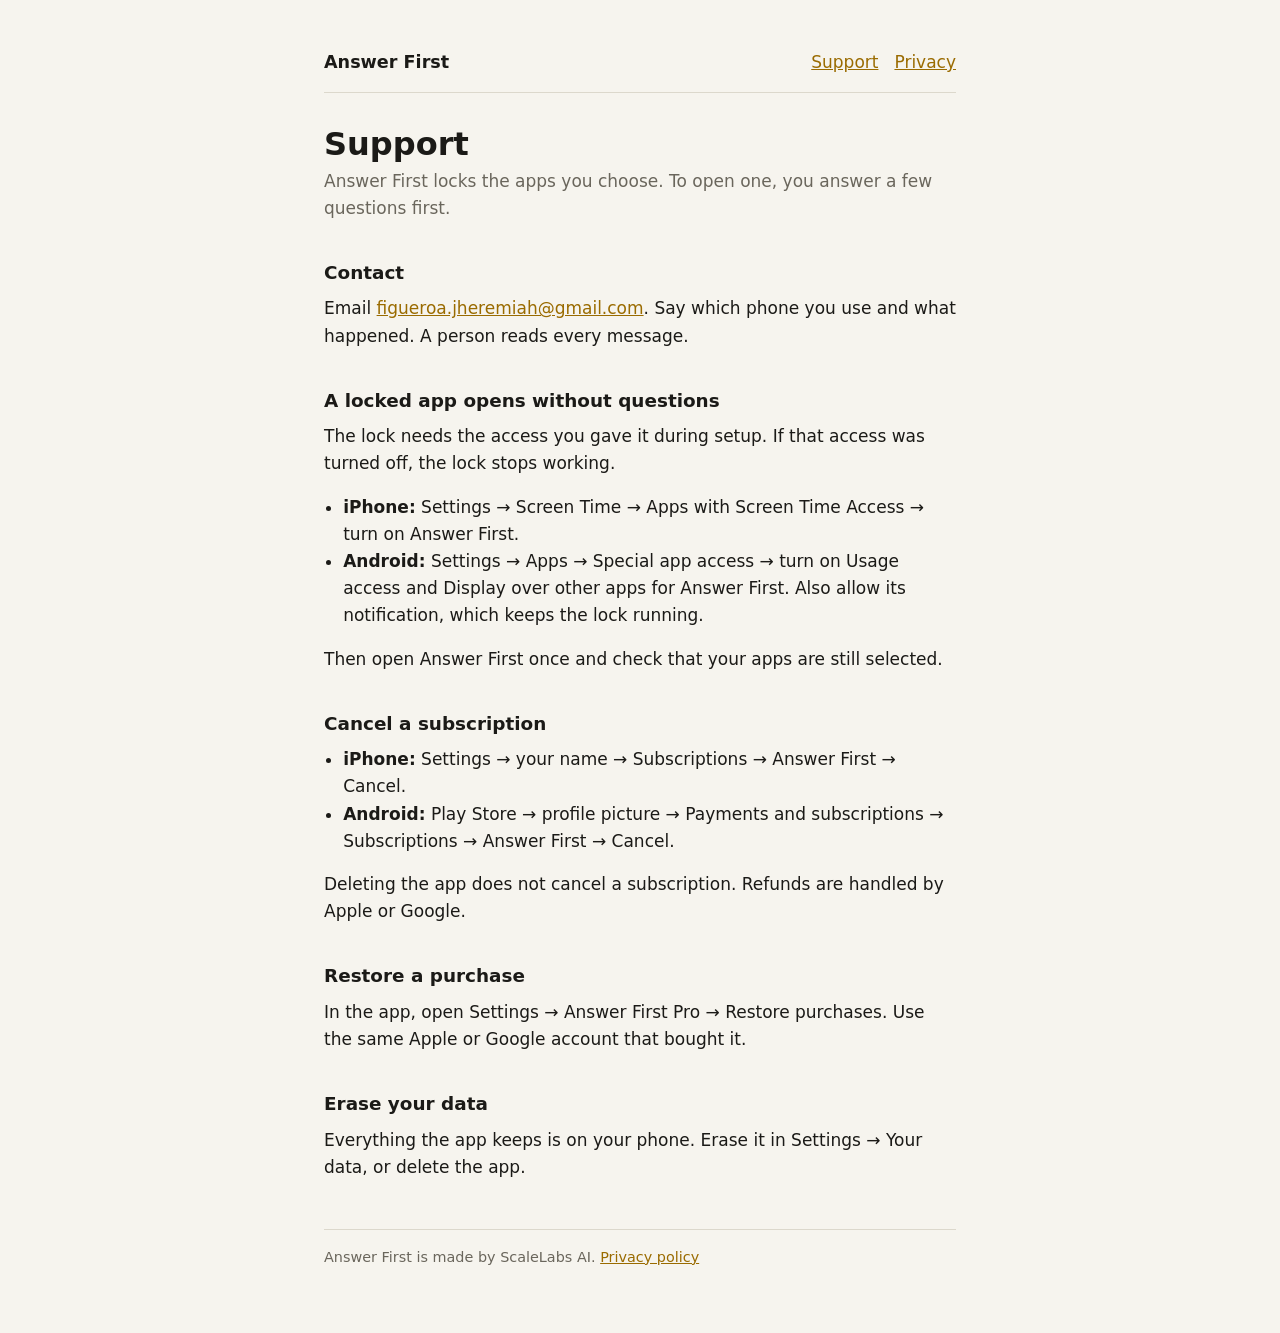
==== index.html @ 99bddb29 "Support and privacy pages for Answer First" ====
<!doctype html>
<html lang="en">
<head>
<meta charset="utf-8">
<meta name="viewport" content="width=device-width, initial-scale=1">
<title>Answer First: Support</title>
<meta name="description" content="Help and contact for Answer First, the app that locks distracting apps behind a few questions.">
<link rel="stylesheet" href="style.css">
</head>
<body>
<main>
<header><strong>Answer First</strong><nav><a href="./">Support</a><a href="privacy.html">Privacy</a></nav></header>

<h1>Support</h1>
<p class="muted">Answer First locks the apps you choose. To open one, you answer a few questions first.</p>

<h2>Contact</h2>
<p>Email <a href="mailto:figueroa.jheremiah@gmail.com">figueroa.jheremiah@gmail.com</a>. Say which phone you use and what happened. A person reads every message.</p>

<h2>A locked app opens without questions</h2>
<p>The lock needs the access you gave it during setup. If that access was turned off, the lock stops working.</p>
<ul>
<li><strong>iPhone:</strong> Settings → Screen Time → Apps with Screen Time Access → turn on Answer First.</li>
<li><strong>Android:</strong> Settings → Apps → Special app access → turn on Usage access and Display over other apps for Answer First. Also allow its notification, which keeps the lock running.</li>
</ul>
<p>Then open Answer First once and check that your apps are still selected.</p>

<h2>Cancel a subscription</h2>
<ul>
<li><strong>iPhone:</strong> Settings → your name → Subscriptions → Answer First → Cancel.</li>
<li><strong>Android:</strong> Play Store → profile picture → Payments and subscriptions → Subscriptions → Answer First → Cancel.</li>
</ul>
<p>Deleting the app does not cancel a subscription. Refunds are handled by Apple or Google.</p>

<h2>Restore a purchase</h2>
<p>In the app, open Settings → Answer First Pro → Restore purchases. Use the same Apple or Google account that bought it.</p>

<h2>Erase your data</h2>
<p>Everything the app keeps is on your phone. Erase it in Settings → Your data, or delete the app.</p>

<footer>Answer First is made by ScaleLabs AI. <a href="privacy.html">Privacy policy</a></footer>
</main>
</body>
</html>
---- style.css ----
:root { --bg: #f6f4ee; --fg: #1b1a17; --muted: #6a665c; --line: #dcd8cc; --accent: #9a6b00; }
@media (prefers-color-scheme: dark) {
  :root { --bg: #141311; --fg: #f1eee6; --muted: #a39e91; --line: #2e2c27; --accent: #e8b53a; color-scheme: dark; }
}
* { box-sizing: border-box; }
body { margin: 0; background: var(--bg); color: var(--fg); font: 17px/1.6 system-ui, -apple-system, "Segoe UI", Roboto, sans-serif; }
main { max-width: 42rem; margin: 0 auto; padding: 3rem 1.25rem 4rem; }
header { display: flex; justify-content: space-between; align-items: baseline; gap: 1rem; flex-wrap: wrap; border-bottom: 1px solid var(--line); padding-bottom: 1rem; margin-bottom: 2rem; }
header strong { font-size: 1.1rem; }
nav a { margin-left: 1rem; }
nav a:first-child { margin-left: 0; }
a { color: var(--accent); }
h1 { font-size: 2rem; line-height: 1.2; margin: 0 0 0.25rem; text-wrap: balance; }
h2 { font-size: 1.15rem; margin: 2.25rem 0 0.5rem; }
p, ul { margin: 0 0 1rem; }
ul { padding-left: 1.2rem; }
.muted { color: var(--muted); }
footer { border-top: 1px solid var(--line); margin-top: 3rem; padding-top: 1rem; color: var(--muted); font-size: 0.9rem; }
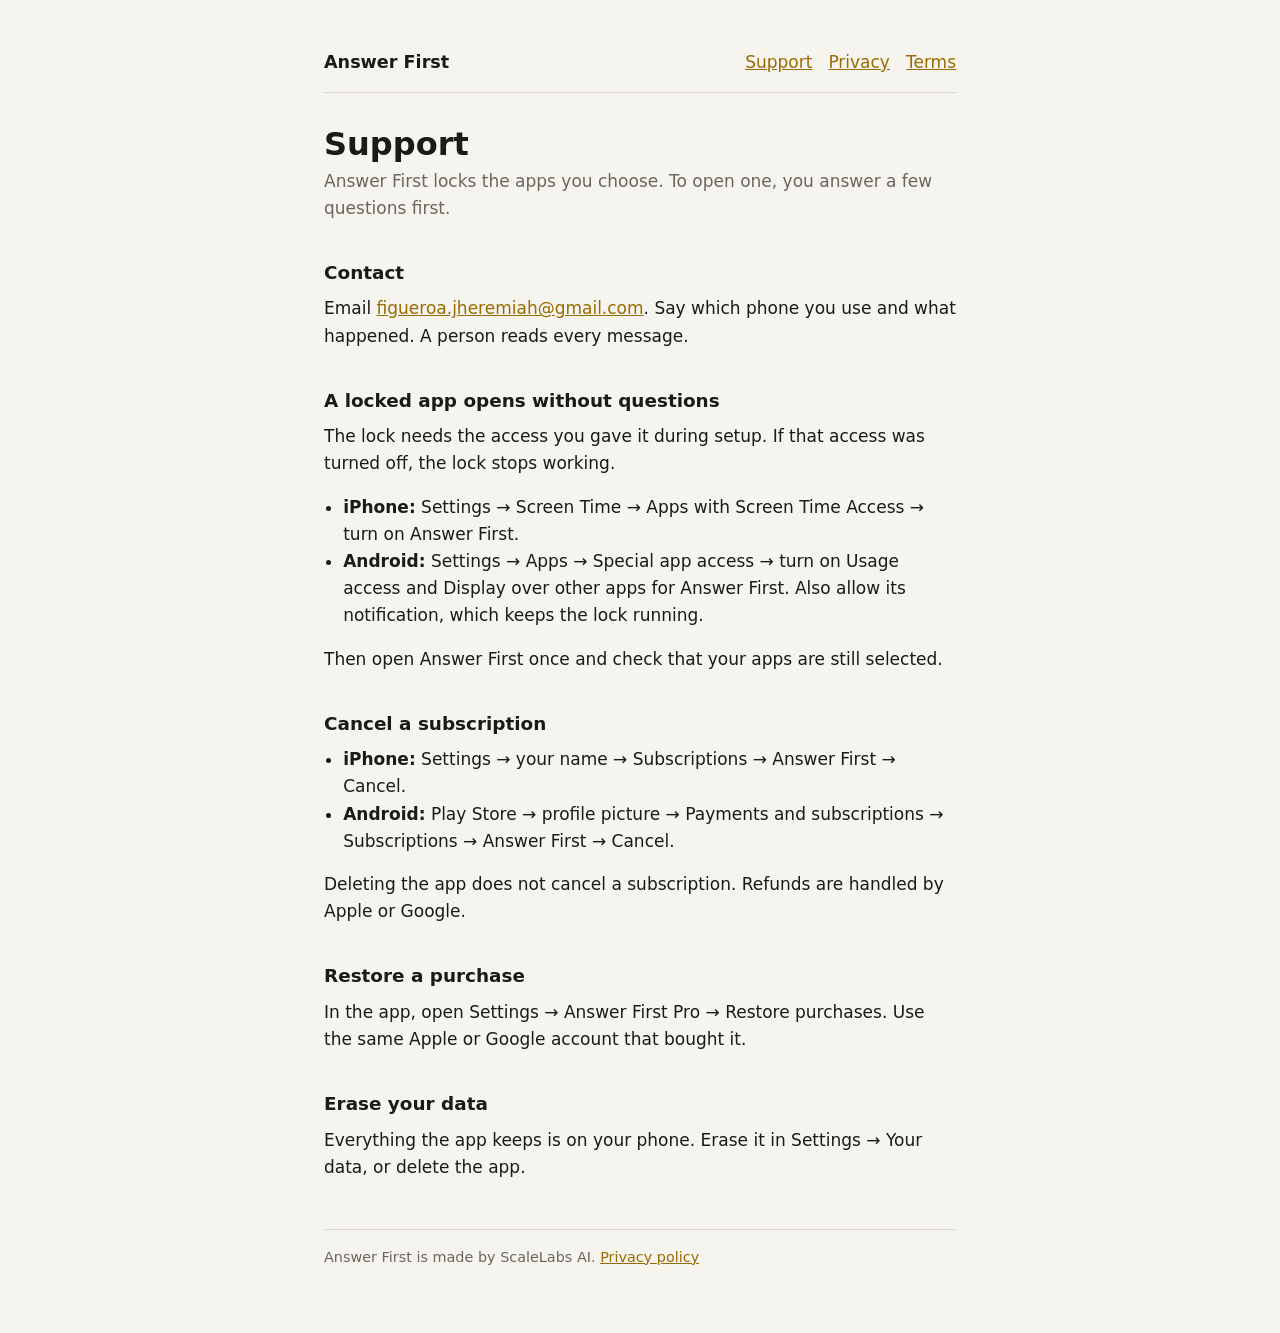
==== commit 7a906020: "Add terms of use; privacy wording on purchase records" ====
--- a/index.html
+++ b/index.html
@@ -9,7 +9,7 @@
 </head>
 <body>
 <main>
-<header><strong>Answer First</strong><nav><a href="./">Support</a><a href="privacy.html">Privacy</a></nav></header>
+<header><strong>Answer First</strong><nav><a href="./">Support</a><a href="privacy.html">Privacy</a><a href="terms.html">Terms</a></nav></header>
 
 <h1>Support</h1>
 <p class="muted">Answer First locks the apps you choose. To open one, you answer a few questions first.</p>
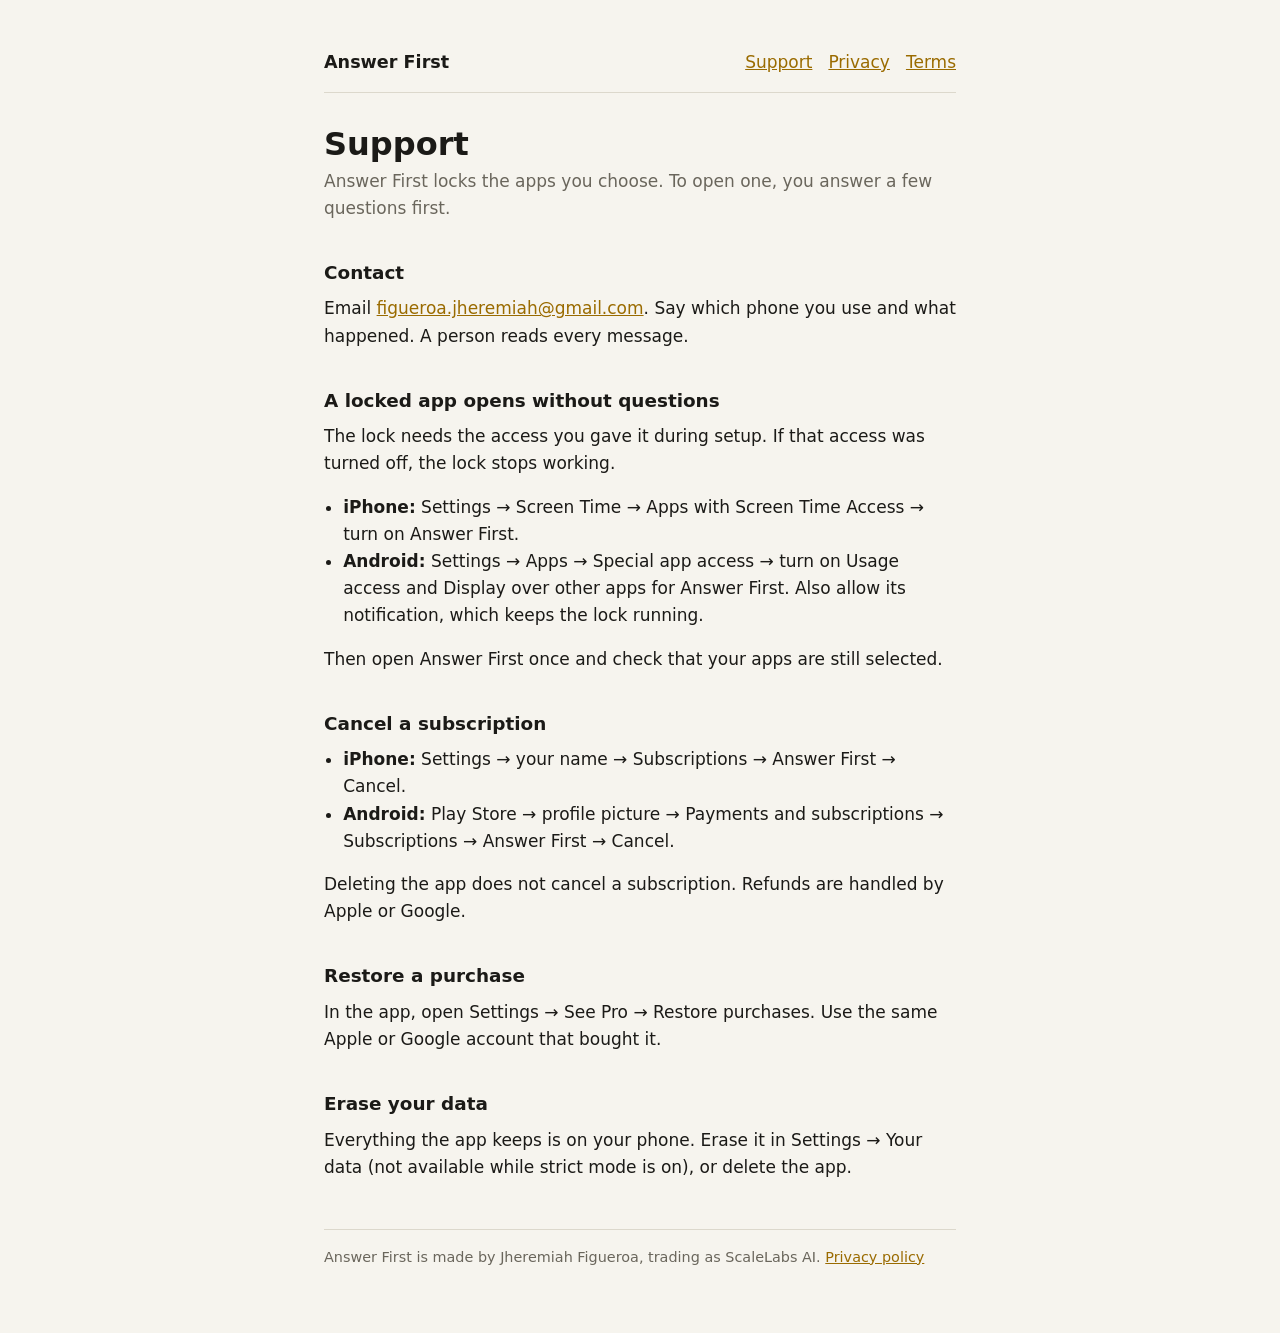
==== commit d8e87109: "Review fixes: restore path, who the developer is, what RevenueCat receives" ====
--- a/index.html
+++ b/index.html
@@ -33,12 +33,12 @@
 <p>Deleting the app does not cancel a subscription. Refunds are handled by Apple or Google.</p>
 
 <h2>Restore a purchase</h2>
-<p>In the app, open Settings → Answer First Pro → Restore purchases. Use the same Apple or Google account that bought it.</p>
+<p>In the app, open Settings → See Pro → Restore purchases. Use the same Apple or Google account that bought it.</p>
 
 <h2>Erase your data</h2>
-<p>Everything the app keeps is on your phone. Erase it in Settings → Your data, or delete the app.</p>
+<p>Everything the app keeps is on your phone. Erase it in Settings → Your data (not available while strict mode is on), or delete the app.</p>
 
-<footer>Answer First is made by ScaleLabs AI. <a href="privacy.html">Privacy policy</a></footer>
+<footer>Answer First is made by Jheremiah Figueroa, trading as ScaleLabs AI. <a href="privacy.html">Privacy policy</a></footer>
 </main>
 </body>
 </html>
